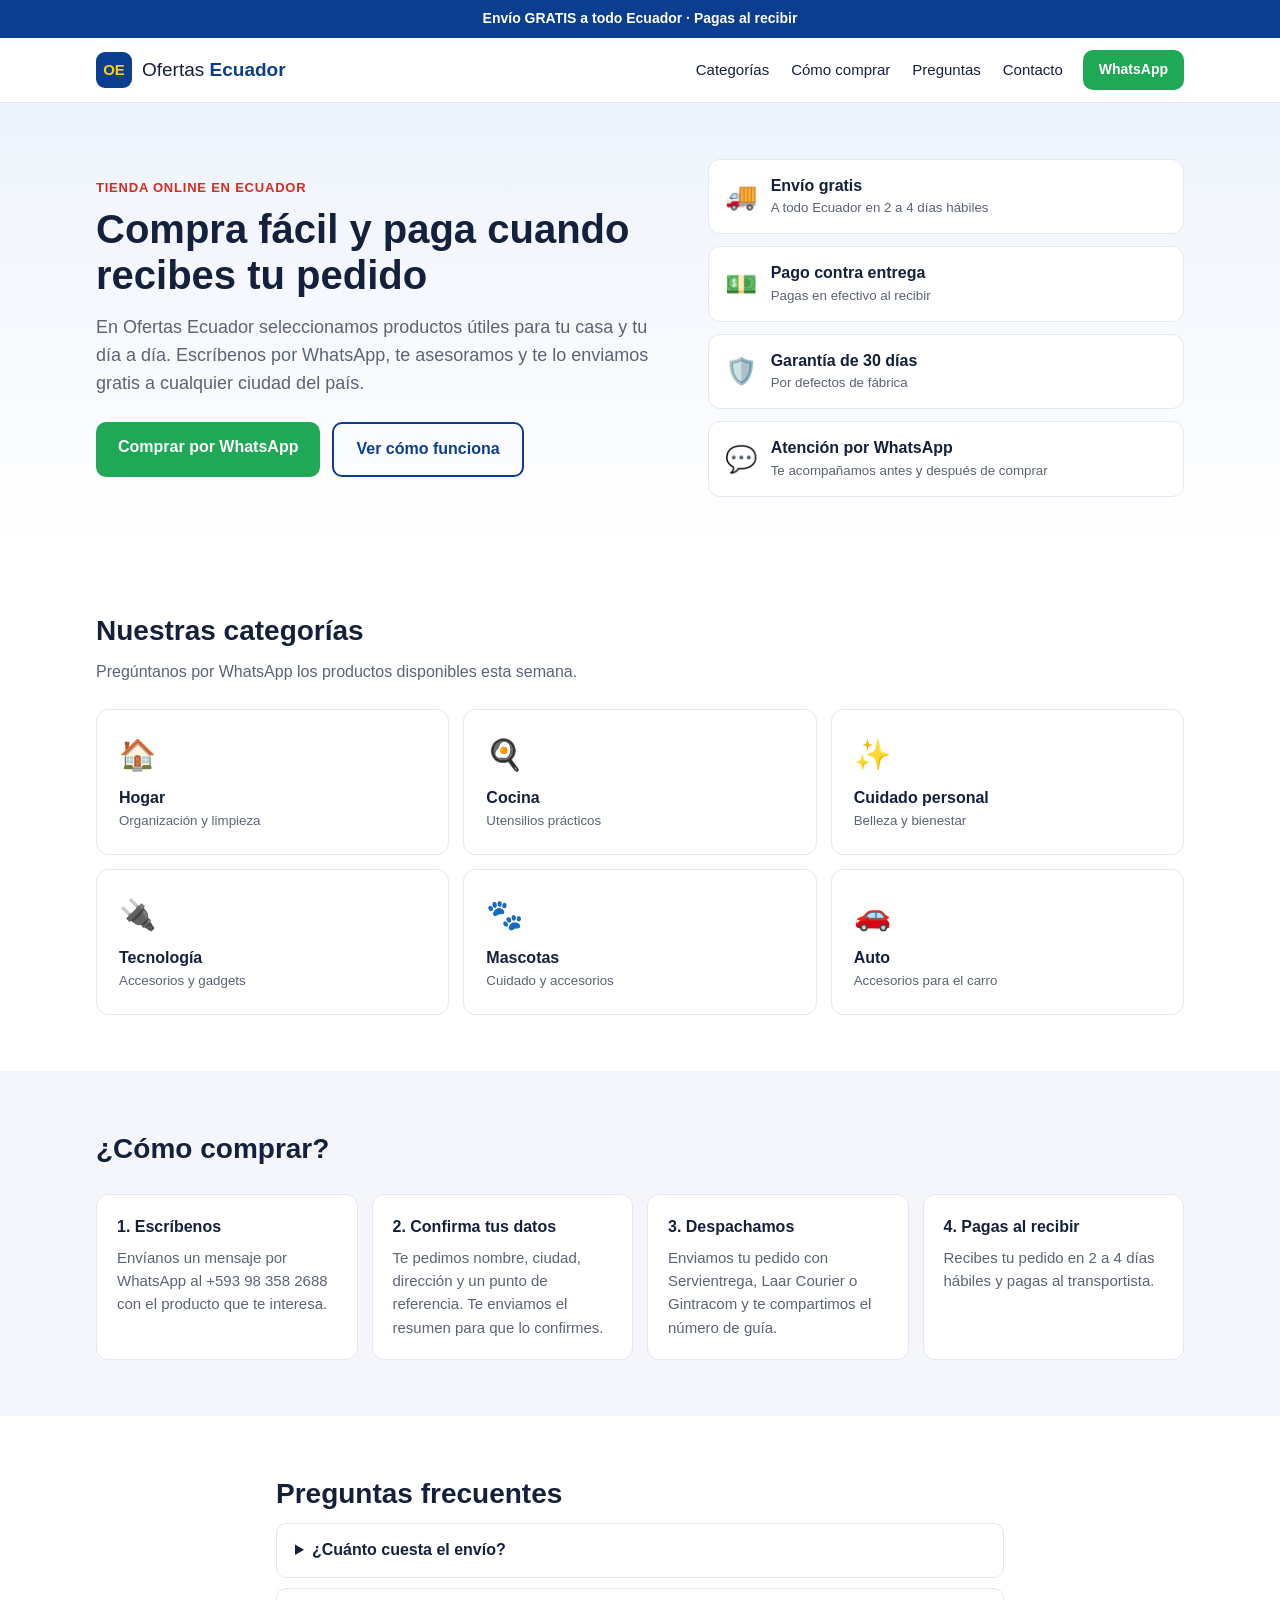
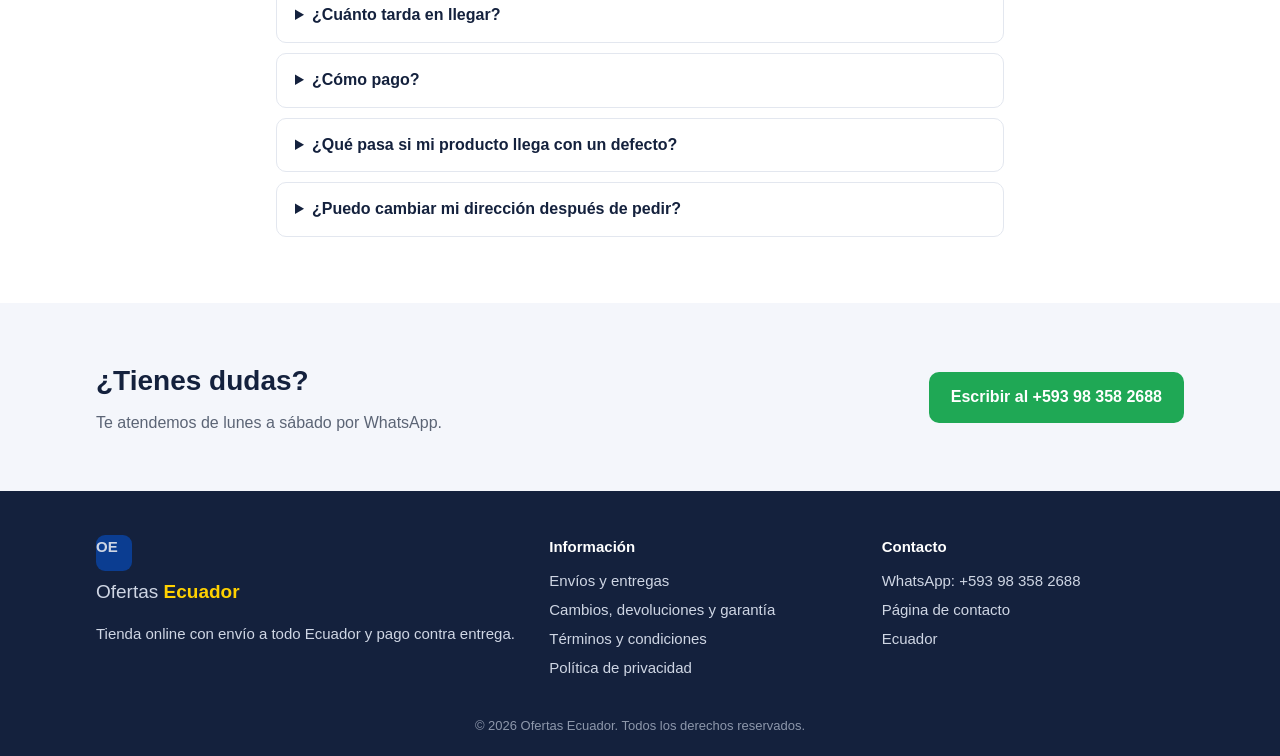
==== index.html @ 6cd099b9 "Sitio Ofertas Ecuador con verificación de dominio de Meta Co-Authored-By: Claude Opus 5.5 <noreply@a" ====
<!DOCTYPE html>
<html lang="es-EC">
<head>
<meta charset="utf-8">
<meta name="viewport" content="width=device-width, initial-scale=1">
<meta name="facebook-domain-verification" content="g6vfticiif0der3hz5231vrbm8hq7d" />
<title>Ofertas Ecuador | Tienda online con pago contra entrega</title>
<meta name="description" content="Ofertas Ecuador: productos para el hogar, cocina, cuidado personal y tecnología con envío gratis a todo Ecuador y pago contra entrega.">
<link rel="icon" href="data:image/svg+xml,%3Csvg xmlns='http://www.w3.org/2000/svg' viewBox='0 0 64 64'%3E%3Crect width='64' height='64' rx='14' fill='%230b3d91'/%3E%3Ctext x='32' y='43' font-size='30' font-family='Arial' font-weight='700' fill='%23ffd100' text-anchor='middle'%3EOE%3C/text%3E%3C/svg%3E">
<link rel="stylesheet" href="styles.css">
</head>
<body>
<div class="topbar">Envío GRATIS a todo Ecuador · Pagas al recibir</div>
<header class="header">
  <div class="wrap header-in">
    <a href="/" class="logo"><span class="logo-mark">OE</span><span>Ofertas <b>Ecuador</b></span></a>
    <nav class="nav">
      <a href="#categorias">Categorías</a>
      <a href="#como-comprar">Cómo comprar</a>
      <a href="#preguntas">Preguntas</a>
      <a href="contacto.html">Contacto</a>
    </nav>
    <a class="btn btn-wa sm" href="https://wa.me/593983582688?text=Hola%2C%20quiero%20informaci%C3%B3n%20de%20sus%20productos" target="_blank" rel="noopener">WhatsApp</a>
  </div>
</header>

<main>
<section class="hero">
  <div class="wrap hero-in">
    <div>
      <p class="eyebrow">Tienda online en Ecuador</p>
      <h1>Compra fácil y paga cuando recibes tu pedido</h1>
      <p class="lead">En Ofertas Ecuador seleccionamos productos útiles para tu casa y tu día a día. Escríbenos por WhatsApp, te asesoramos y te lo enviamos gratis a cualquier ciudad del país.</p>
      <div class="cta">
        <a class="btn btn-wa" href="https://wa.me/593983582688?text=Hola%2C%20quiero%20hacer%20un%20pedido" target="_blank" rel="noopener">Comprar por WhatsApp</a>
        <a class="btn btn-ghost" href="#como-comprar">Ver cómo funciona</a>
      </div>
    </div>
    <ul class="trust">
      <li><span class="ic">🚚</span><div><b>Envío gratis</b><small>A todo Ecuador en 2 a 4 días hábiles</small></div></li>
      <li><span class="ic">💵</span><div><b>Pago contra entrega</b><small>Pagas en efectivo al recibir</small></div></li>
      <li><span class="ic">🛡️</span><div><b>Garantía de 30 días</b><small>Por defectos de fábrica</small></div></li>
      <li><span class="ic">💬</span><div><b>Atención por WhatsApp</b><small>Te acompañamos antes y después de comprar</small></div></li>
    </ul>
  </div>
</section>

<section id="categorias" class="section">
  <div class="wrap">
    <h2>Nuestras categorías</h2>
    <p class="sub">Pregúntanos por WhatsApp los productos disponibles esta semana.</p>
    <div class="grid cats">
      <a class="cat" href="https://wa.me/593983582688?text=Hola%2C%20quiero%20ver%20productos%20de%20hogar" target="_blank" rel="noopener"><span>🏠</span><b>Hogar</b><small>Organización y limpieza</small></a>
      <a class="cat" href="https://wa.me/593983582688?text=Hola%2C%20quiero%20ver%20productos%20de%20cocina" target="_blank" rel="noopener"><span>🍳</span><b>Cocina</b><small>Utensilios prácticos</small></a>
      <a class="cat" href="https://wa.me/593983582688?text=Hola%2C%20quiero%20ver%20productos%20de%20cuidado%20personal" target="_blank" rel="noopener"><span>✨</span><b>Cuidado personal</b><small>Belleza y bienestar</small></a>
      <a class="cat" href="https://wa.me/593983582688?text=Hola%2C%20quiero%20ver%20productos%20de%20tecnolog%C3%ADa" target="_blank" rel="noopener"><span>🔌</span><b>Tecnología</b><small>Accesorios y gadgets</small></a>
      <a class="cat" href="https://wa.me/593983582688?text=Hola%2C%20quiero%20ver%20productos%20para%20mascotas" target="_blank" rel="noopener"><span>🐾</span><b>Mascotas</b><small>Cuidado y accesorios</small></a>
      <a class="cat" href="https://wa.me/593983582688?text=Hola%2C%20quiero%20ver%20productos%20para%20el%20auto" target="_blank" rel="noopener"><span>🚗</span><b>Auto</b><small>Accesorios para el carro</small></a>
    </div>
  </div>
</section>

<section id="como-comprar" class="section alt">
  <div class="wrap">
    <h2>¿Cómo comprar?</h2>
    <ol class="steps">
      <li><b>1. Escríbenos</b><p>Envíanos un mensaje por WhatsApp al +593 98 358 2688 con el producto que te interesa.</p></li>
      <li><b>2. Confirma tus datos</b><p>Te pedimos nombre, ciudad, dirección y un punto de referencia. Te enviamos el resumen para que lo confirmes.</p></li>
      <li><b>3. Despachamos</b><p>Enviamos tu pedido con Servientrega, Laar Courier o Gintracom y te compartimos el número de guía.</p></li>
      <li><b>4. Pagas al recibir</b><p>Recibes tu pedido en 2 a 4 días hábiles y pagas al transportista.</p></li>
    </ol>
  </div>
</section>

<section id="preguntas" class="section">
  <div class="wrap narrow">
    <h2>Preguntas frecuentes</h2>
    <details><summary>¿Cuánto cuesta el envío?</summary><p>El envío es gratis a todas las ciudades de Ecuador con cobertura de nuestras transportadoras.</p></details>
    <details><summary>¿Cuánto tarda en llegar?</summary><p>Entre 2 y 4 días hábiles desde la confirmación del pedido. Entregamos de lunes a viernes de 9:00 a 18:00 y sábados de 9:00 a 14:00.</p></details>
    <details><summary>¿Cómo pago?</summary><p>Pagas en efectivo al recibir tu pedido. No necesitas tarjeta ni pagar por adelantado.</p></details>
    <details><summary>¿Qué pasa si mi producto llega con un defecto?</summary><p>Tienes 30 días de garantía por defectos de fábrica. Escríbenos por WhatsApp con una foto o video y lo solucionamos. Lee nuestra <a href="devoluciones.html">política de cambios y devoluciones</a>.</p></details>
    <details><summary>¿Puedo cambiar mi dirección después de pedir?</summary><p>Sí, mientras el pedido no haya sido despachado. Escríbenos por WhatsApp y la actualizamos.</p></details>
  </div>
</section>

<section class="section alt">
  <div class="wrap contact-band">
    <div>
      <h2>¿Tienes dudas?</h2>
      <p>Te atendemos de lunes a sábado por WhatsApp.</p>
    </div>
    <a class="btn btn-wa" href="https://wa.me/593983582688" target="_blank" rel="noopener">Escribir al +593 98 358 2688</a>
  </div>
</section>
</main>

<footer class="footer">
  <div class="wrap foot-in">
    <div>
      <a href="/" class="logo light"><span class="logo-mark">OE</span><span>Ofertas <b>Ecuador</b></span></a>
      <p>Tienda online con envío a todo Ecuador y pago contra entrega.</p>
    </div>
    <div>
      <h4>Información</h4>
      <a href="envios.html">Envíos y entregas</a>
      <a href="devoluciones.html">Cambios, devoluciones y garantía</a>
      <a href="terminos.html">Términos y condiciones</a>
      <a href="privacidad.html">Política de privacidad</a>
    </div>
    <div>
      <h4>Contacto</h4>
      <a href="https://wa.me/593983582688" target="_blank" rel="noopener">WhatsApp: +593 98 358 2688</a>
      <a href="contacto.html">Página de contacto</a>
      <span>Ecuador</span>
    </div>
  </div>
  <p class="copy">© 2026 Ofertas Ecuador. Todos los derechos reservados.</p>
</footer>
</body>
</html>
---- styles.css ----
:root{--blue:#0b3d91;--blue2:#123f86;--yellow:#ffd100;--red:#d52b1e;--ink:#14213d;--muted:#5b6475;--bg:#ffffff;--soft:#f4f6fb;--line:#e3e7ef;--wa:#1fa855}
*{box-sizing:border-box}
html{scroll-behavior:smooth}
body{margin:0;font-family:-apple-system,BlinkMacSystemFont,"Segoe UI",Roboto,Helvetica,Arial,sans-serif;color:var(--ink);background:var(--bg);line-height:1.55}
a{color:var(--blue)}
.wrap{max-width:1120px;margin:0 auto;padding:0 16px}
.narrow{max-width:760px}
.topbar{background:var(--blue);color:#fff;text-align:center;font-size:14px;padding:8px 16px;font-weight:600}
.header{border-bottom:1px solid var(--line);background:#fff;position:sticky;top:0;z-index:10}
.header-in{display:flex;align-items:center;gap:20px;height:64px}
.logo{display:flex;align-items:center;gap:10px;text-decoration:none;color:var(--ink);font-size:19px}
.logo b{color:var(--blue)}
.logo-mark{display:inline-grid;place-items:center;width:36px;height:36px;border-radius:9px;background:var(--blue);color:var(--yellow);font-weight:800;font-size:15px}
.logo.light{color:#fff}.logo.light b{color:var(--yellow)}
.nav{display:flex;gap:22px;margin-left:auto}
.nav a{text-decoration:none;color:var(--ink);font-weight:500;font-size:15px}
.nav a:hover{color:var(--blue)}
.btn{display:inline-block;padding:13px 22px;border-radius:10px;font-weight:700;text-decoration:none;font-size:16px;text-align:center}
.btn.sm{padding:9px 16px;font-size:14px}
.btn-wa{background:var(--wa);color:#fff}.btn-wa:hover{filter:brightness(.95)}
.btn-ghost{border:2px solid var(--blue);color:var(--blue)}
.hero{background:linear-gradient(180deg,#eef3fc,#fff);padding:56px 0}
.hero-in{display:grid;grid-template-columns:1.2fr 1fr;gap:40px;align-items:center}
.eyebrow{color:var(--red);font-weight:700;text-transform:uppercase;letter-spacing:.06em;font-size:13px;margin:0 0 8px}
h1{font-size:40px;line-height:1.15;margin:0 0 16px}
h2{font-size:28px;margin:0 0 8px}
.lead{font-size:18px;color:var(--muted);margin:0 0 24px}
.cta{display:flex;gap:12px;flex-wrap:wrap}
.trust{list-style:none;margin:0;padding:0;display:grid;gap:12px}
.trust li{display:flex;gap:14px;align-items:center;background:#fff;border:1px solid var(--line);border-radius:12px;padding:14px 16px}
.trust .ic{font-size:26px}
.trust small,.cat small{display:block;color:var(--muted)}
.section{padding:56px 0}
.section.alt{background:var(--soft)}
.sub{color:var(--muted);margin:0 0 24px}
.grid.cats{display:grid;grid-template-columns:repeat(3,1fr);gap:14px}
.cat{display:block;background:#fff;border:1px solid var(--line);border-radius:12px;padding:22px;text-decoration:none;color:var(--ink);transition:border-color .15s}
.cat:hover{border-color:var(--blue)}
.cat span{font-size:30px;display:block;margin-bottom:8px}
.steps{list-style:none;padding:0;margin:24px 0 0;display:grid;grid-template-columns:repeat(4,1fr);gap:14px}
.steps li{background:#fff;border:1px solid var(--line);border-radius:12px;padding:20px}
.steps p{margin:6px 0 0;color:var(--muted);font-size:15px}
details{border:1px solid var(--line);border-radius:10px;padding:14px 18px;margin-bottom:10px;background:#fff}
summary{font-weight:600;cursor:pointer}
details p{color:var(--muted);margin:10px 0 0}
.contact-band{display:flex;justify-content:space-between;align-items:center;gap:20px;flex-wrap:wrap}
.contact-band p{margin:0;color:var(--muted)}
.footer{background:var(--ink);color:#cfd6e4;padding:44px 0 20px;font-size:15px}
.foot-in{display:grid;grid-template-columns:1.4fr 1fr 1fr;gap:30px}
.footer h4{color:#fff;margin:0 0 10px}
.footer a,.footer span{display:block;color:#cfd6e4;text-decoration:none;margin-bottom:6px}
.footer a:hover{color:#fff}
.copy{text-align:center;margin:30px 0 0;font-size:13px;color:#8d97ab}
.page{padding:44px 0 60px}
.page h1{font-size:32px}
.page h2{font-size:21px;margin-top:28px}
.page p,.page li{color:#3a4356}
.updated{color:var(--muted);font-size:14px}
@media (max-width:860px){
  .hero-in{grid-template-columns:1fr}
  h1{font-size:30px}
  .grid.cats{grid-template-columns:repeat(2,1fr)}
  .steps{grid-template-columns:1fr 1fr}
  .foot-in{grid-template-columns:1fr}
  .nav{display:none}
  .header-in .btn{margin-left:auto}
}
@media (max-width:480px){.steps{grid-template-columns:1fr}.grid.cats{grid-template-columns:1fr 1fr}}
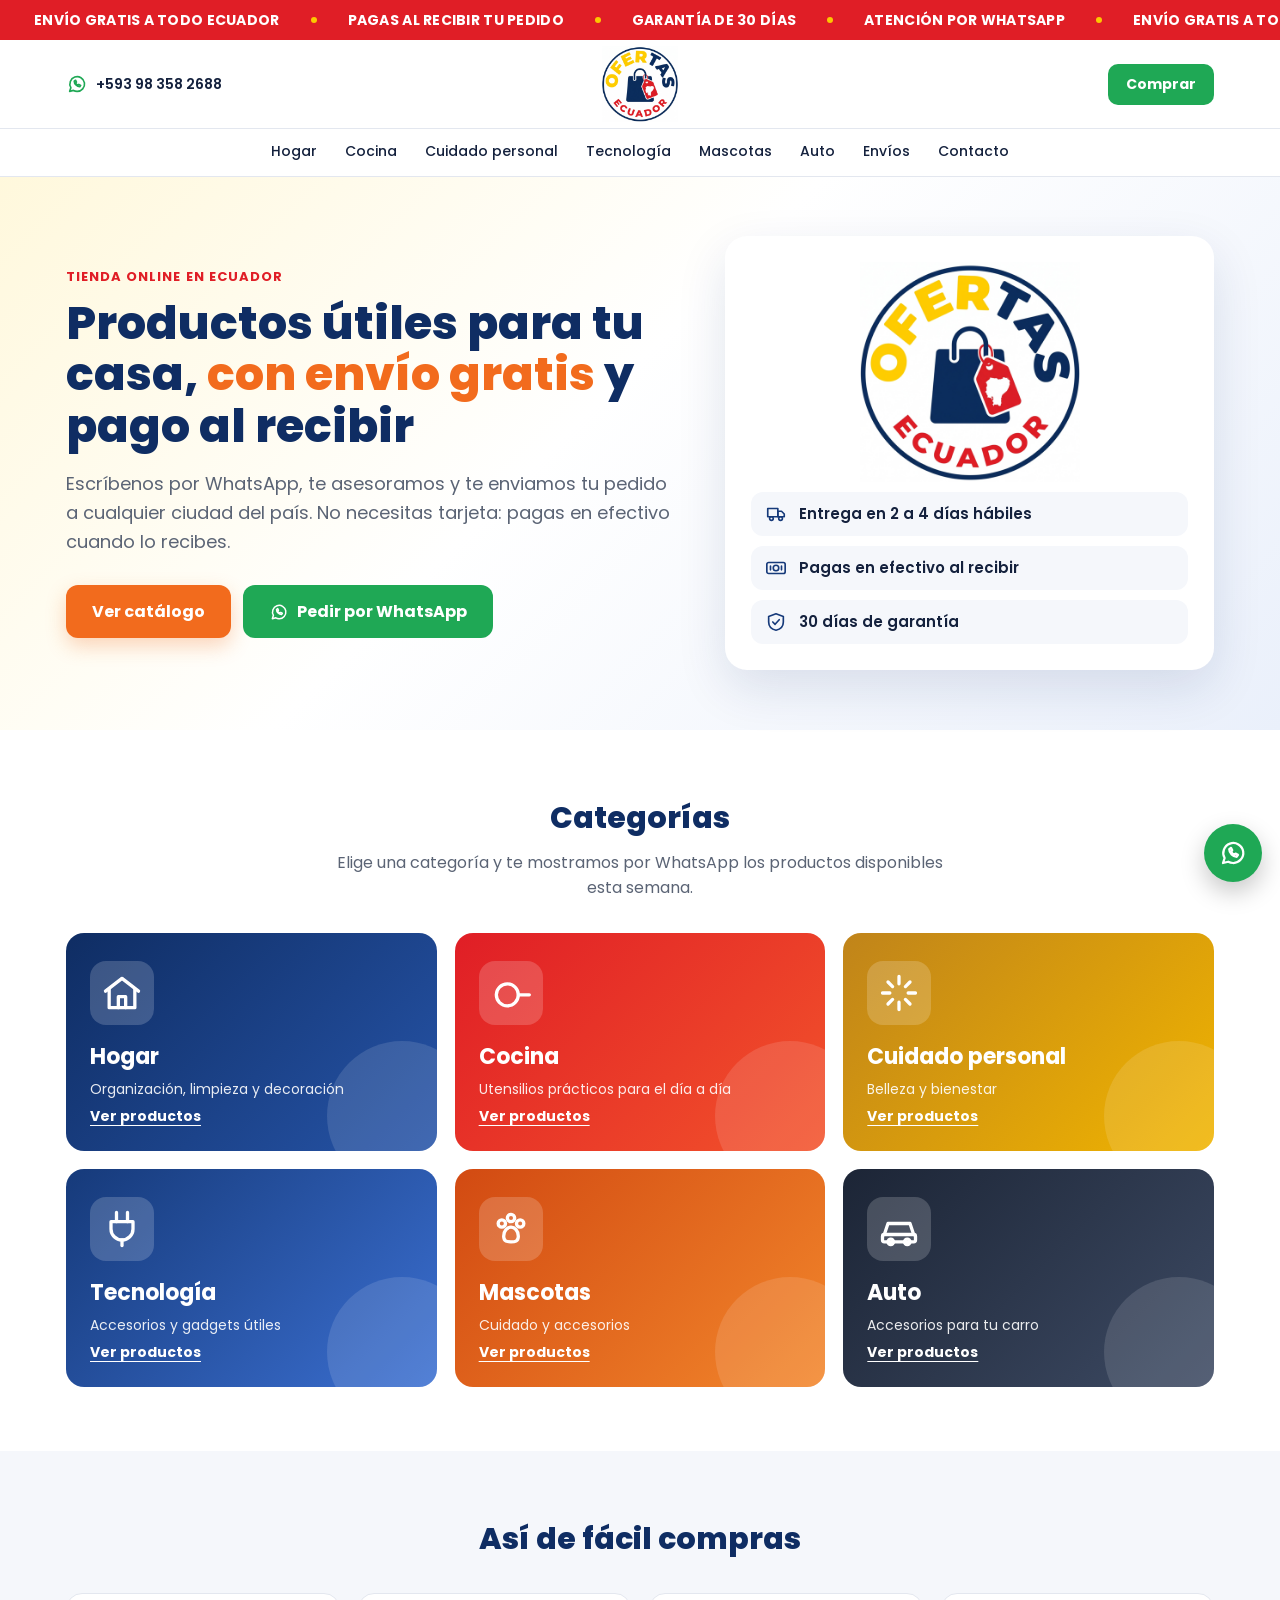
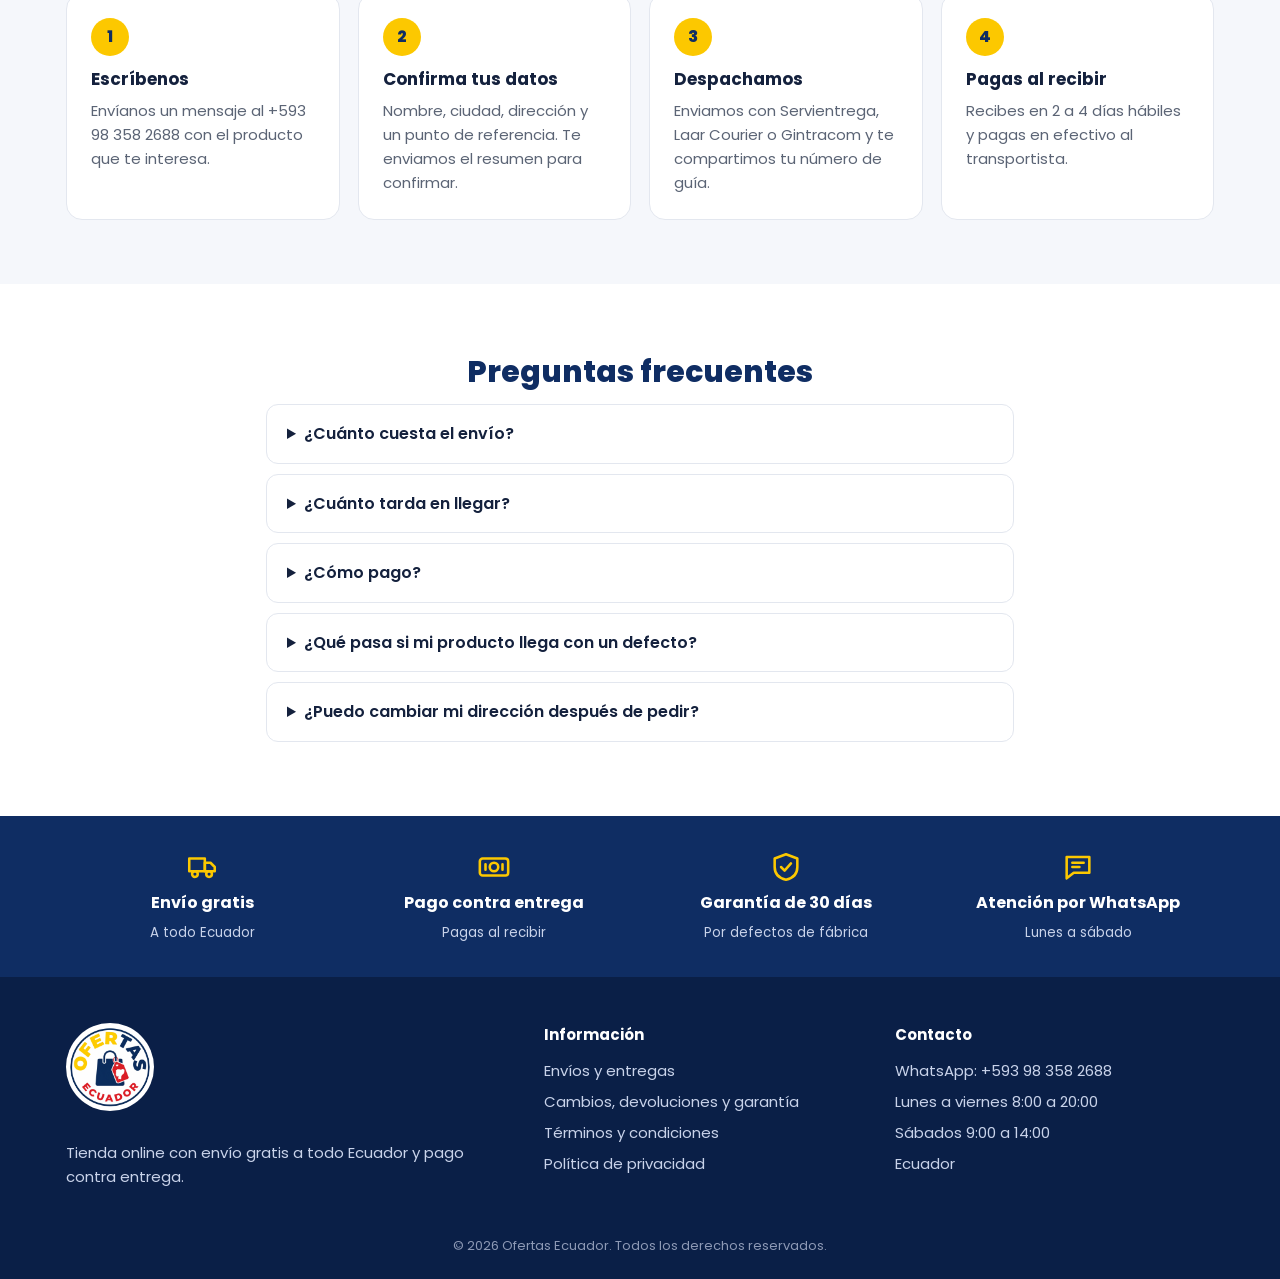
==== commit 2315640d: "Rediseño: logo propio, sin emojis, estructura de tiendas COD top de Ecuador Co-Authored-By: Claude O" ====
--- a/index.html
+++ b/index.html
@@ -4,117 +4,111 @@
 <meta charset="utf-8">
 <meta name="viewport" content="width=device-width, initial-scale=1">
 <meta name="facebook-domain-verification" content="g6vfticiif0der3hz5231vrbm8hq7d" />
-<title>Ofertas Ecuador | Tienda online con pago contra entrega</title>
-<meta name="description" content="Ofertas Ecuador: productos para el hogar, cocina, cuidado personal y tecnología con envío gratis a todo Ecuador y pago contra entrega.">
-<link rel="icon" href="data:image/svg+xml,%3Csvg xmlns='http://www.w3.org/2000/svg' viewBox='0 0 64 64'%3E%3Crect width='64' height='64' rx='14' fill='%230b3d91'/%3E%3Ctext x='32' y='43' font-size='30' font-family='Arial' font-weight='700' fill='%23ffd100' text-anchor='middle'%3EOE%3C/text%3E%3C/svg%3E">
-<link rel="stylesheet" href="styles.css">
+<title>Ofertas Ecuador | Envío gratis y pago contra entrega</title>
+<meta name="description" content="Ofertas Ecuador: productos para el hogar, cocina, cuidado personal, tecnología, mascotas y auto con envío gratis a todo Ecuador y pago contra entrega.">
+<link rel="icon" type="image/png" href="/favicon.png">
+<link rel="preconnect" href="https://fonts.googleapis.com"><link rel="preconnect" href="https://fonts.gstatic.com" crossorigin>
+<link href="https://fonts.googleapis.com/css2?family=Poppins:wght@400;500;600;700;800&display=swap" rel="stylesheet">
+<link rel="stylesheet" href="/styles.css">
 </head>
 <body>
-<div class="topbar">Envío GRATIS a todo Ecuador · Pagas al recibir</div>
+<div class="ticker" aria-label="Beneficios"><div class="ticker-track"><span>Envío gratis a todo Ecuador</span><span>Pagas al recibir tu pedido</span><span>Garantía de 30 días</span><span>Atención por WhatsApp</span><span>Envío gratis a todo Ecuador</span><span>Pagas al recibir tu pedido</span><span>Garantía de 30 días</span><span>Atención por WhatsApp</span><span>Envío gratis a todo Ecuador</span><span>Pagas al recibir tu pedido</span><span>Garantía de 30 días</span><span>Atención por WhatsApp</span><span>Envío gratis a todo Ecuador</span><span>Pagas al recibir tu pedido</span><span>Garantía de 30 días</span><span>Atención por WhatsApp</span></div></div>
 <header class="header">
   <div class="wrap header-in">
-    <a href="/" class="logo"><span class="logo-mark">OE</span><span>Ofertas <b>Ecuador</b></span></a>
-    <nav class="nav">
-      <a href="#categorias">Categorías</a>
-      <a href="#como-comprar">Cómo comprar</a>
-      <a href="#preguntas">Preguntas</a>
-      <a href="contacto.html">Contacto</a>
-    </nav>
-    <a class="btn btn-wa sm" href="https://wa.me/593983582688?text=Hola%2C%20quiero%20informaci%C3%B3n%20de%20sus%20productos" target="_blank" rel="noopener">WhatsApp</a>
+    <a class="hdr-wa" href="https://wa.me/593983582688" target="_blank" rel="noopener"><svg class="ico" width="22" height="22" viewBox="0 0 24 24" fill="none" stroke="currentColor" stroke-width="1.8" stroke-linecap="round" stroke-linejoin="round" aria-hidden="true"><path d="M4 20l1.3-4A8 8 0 1112 20a8 8 0 01-3.8-1z"/><path d="M9 9c0 3 3 6 6 6l1-1.5-2-1-1 .8c-1-.5-2-1.5-2.4-2.4l.8-1-1-2z"/></svg><span>+593 98 358 2688</span></a>
+    <a href="/" class="logo" aria-label="Ofertas Ecuador, inicio"><img src="/logo.png" alt="Ofertas Ecuador" width="76" height="76"></a>
+    <a class="btn btn-wa sm" href="https://wa.me/593983582688?text=Hola,%20quiero%20hacer%20un%20pedido" target="_blank" rel="noopener">Comprar</a>
   </div>
+  <nav class="catnav"><div class="wrap"><a href="/#categorias">Hogar</a><a href="/#categorias">Cocina</a><a href="/#categorias">Cuidado personal</a><a href="/#categorias">Tecnología</a><a href="/#categorias">Mascotas</a><a href="/#categorias">Auto</a><a href="/envios.html">Envíos</a><a href="/contacto.html">Contacto</a></div></nav>
 </header>
 
 <main>
 <section class="hero">
   <div class="wrap hero-in">
-    <div>
+    <div class="hero-copy">
       <p class="eyebrow">Tienda online en Ecuador</p>
-      <h1>Compra fácil y paga cuando recibes tu pedido</h1>
-      <p class="lead">En Ofertas Ecuador seleccionamos productos útiles para tu casa y tu día a día. Escríbenos por WhatsApp, te asesoramos y te lo enviamos gratis a cualquier ciudad del país.</p>
+      <h1>Productos útiles para tu casa, <span>con envío gratis</span> y pago al recibir</h1>
+      <p class="lead">Escríbenos por WhatsApp, te asesoramos y te enviamos tu pedido a cualquier ciudad del país. No necesitas tarjeta: pagas en efectivo cuando lo recibes.</p>
       <div class="cta">
-        <a class="btn btn-wa" href="https://wa.me/593983582688?text=Hola%2C%20quiero%20hacer%20un%20pedido" target="_blank" rel="noopener">Comprar por WhatsApp</a>
-        <a class="btn btn-ghost" href="#como-comprar">Ver cómo funciona</a>
+        <a class="btn btn-main" href="#categorias">Ver catálogo</a>
+        <a class="btn btn-wa" href="https://wa.me/593983582688?text=Hola,%20quiero%20hacer%20un%20pedido" target="_blank" rel="noopener"><svg class="ico" width="20" height="20" viewBox="0 0 24 24" fill="none" stroke="currentColor" stroke-width="1.8" stroke-linecap="round" stroke-linejoin="round" aria-hidden="true"><path d="M4 20l1.3-4A8 8 0 1112 20a8 8 0 01-3.8-1z"/><path d="M9 9c0 3 3 6 6 6l1-1.5-2-1-1 .8c-1-.5-2-1.5-2.4-2.4l.8-1-1-2z"/></svg> Pedir por WhatsApp</a>
       </div>
     </div>
-    <ul class="trust">
-      <li><span class="ic">🚚</span><div><b>Envío gratis</b><small>A todo Ecuador en 2 a 4 días hábiles</small></div></li>
-      <li><span class="ic">💵</span><div><b>Pago contra entrega</b><small>Pagas en efectivo al recibir</small></div></li>
-      <li><span class="ic">🛡️</span><div><b>Garantía de 30 días</b><small>Por defectos de fábrica</small></div></li>
-      <li><span class="ic">💬</span><div><b>Atención por WhatsApp</b><small>Te acompañamos antes y después de comprar</small></div></li>
-    </ul>
+    <div class="hero-card">
+      <img src="/logo.png" alt="Ofertas Ecuador" width="300" height="300">
+      <ul>
+        <li><svg class="ico" width="22" height="22" viewBox="0 0 24 24" fill="none" stroke="currentColor" stroke-width="1.8" stroke-linecap="round" stroke-linejoin="round" aria-hidden="true"><path d="M3 6h11v9H3z"/><path d="M14 9h4l3 3v3h-7z"/><circle cx="7" cy="17" r="2"/><circle cx="17" cy="17" r="2"/></svg> Entrega en 2 a 4 días hábiles</li>
+        <li><svg class="ico" width="22" height="22" viewBox="0 0 24 24" fill="none" stroke="currentColor" stroke-width="1.8" stroke-linecap="round" stroke-linejoin="round" aria-hidden="true"><rect x="2" y="6" width="20" height="12" rx="2"/><circle cx="12" cy="12" r="3"/><path d="M6 10v4M18 10v4"/></svg> Pagas en efectivo al recibir</li>
+        <li><svg class="ico" width="22" height="22" viewBox="0 0 24 24" fill="none" stroke="currentColor" stroke-width="1.8" stroke-linecap="round" stroke-linejoin="round" aria-hidden="true"><path d="M12 3l8 3v6c0 5-3.5 8-8 9-4.5-1-8-4-8-9V6z"/><path d="M8.5 12l2.5 2.5 4.5-5"/></svg> 30 días de garantía</li>
+      </ul>
+    </div>
   </div>
 </section>
 
 <section id="categorias" class="section">
   <div class="wrap">
-    <h2>Nuestras categorías</h2>
-    <p class="sub">Pregúntanos por WhatsApp los productos disponibles esta semana.</p>
-    <div class="grid cats">
-      <a class="cat" href="https://wa.me/593983582688?text=Hola%2C%20quiero%20ver%20productos%20de%20hogar" target="_blank" rel="noopener"><span>🏠</span><b>Hogar</b><small>Organización y limpieza</small></a>
-      <a class="cat" href="https://wa.me/593983582688?text=Hola%2C%20quiero%20ver%20productos%20de%20cocina" target="_blank" rel="noopener"><span>🍳</span><b>Cocina</b><small>Utensilios prácticos</small></a>
-      <a class="cat" href="https://wa.me/593983582688?text=Hola%2C%20quiero%20ver%20productos%20de%20cuidado%20personal" target="_blank" rel="noopener"><span>✨</span><b>Cuidado personal</b><small>Belleza y bienestar</small></a>
-      <a class="cat" href="https://wa.me/593983582688?text=Hola%2C%20quiero%20ver%20productos%20de%20tecnolog%C3%ADa" target="_blank" rel="noopener"><span>🔌</span><b>Tecnología</b><small>Accesorios y gadgets</small></a>
-      <a class="cat" href="https://wa.me/593983582688?text=Hola%2C%20quiero%20ver%20productos%20para%20mascotas" target="_blank" rel="noopener"><span>🐾</span><b>Mascotas</b><small>Cuidado y accesorios</small></a>
-      <a class="cat" href="https://wa.me/593983582688?text=Hola%2C%20quiero%20ver%20productos%20para%20el%20auto" target="_blank" rel="noopener"><span>🚗</span><b>Auto</b><small>Accesorios para el carro</small></a>
+    <h2 class="center">Categorías</h2>
+    <p class="sub center">Elige una categoría y te mostramos por WhatsApp los productos disponibles esta semana.</p>
+    <div class="cats">
+      <a class="cat c0" href="https://wa.me/593983582688?text=Hola,%20quiero%20ver%20productos%20de%20hogar" target="_blank" rel="noopener"><div class="cat-ic"><svg class="ico" width="44" height="44" viewBox="0 0 24 24" fill="none" stroke="currentColor" stroke-width="1.8" stroke-linecap="round" stroke-linejoin="round" aria-hidden="true"><path d="M3 11l9-7 9 7"/><path d="M5 10v10h14V10"/><path d="M10 20v-6h4v6"/></svg></div><b>Hogar</b><small>Organización, limpieza y decoración</small><span class="cat-go">Ver productos</span></a><a class="cat c1" href="https://wa.me/593983582688?text=Hola,%20quiero%20ver%20productos%20de%20cocina" target="_blank" rel="noopener"><div class="cat-ic"><svg class="ico" width="44" height="44" viewBox="0 0 24 24" fill="none" stroke="currentColor" stroke-width="1.8" stroke-linecap="round" stroke-linejoin="round" aria-hidden="true"><circle cx="10" cy="13" r="6"/><path d="M16 13h6"/></svg></div><b>Cocina</b><small>Utensilios prácticos para el día a día</small><span class="cat-go">Ver productos</span></a><a class="cat c2" href="https://wa.me/593983582688?text=Hola,%20quiero%20ver%20productos%20de%20cuidado%20personal" target="_blank" rel="noopener"><div class="cat-ic"><svg class="ico" width="44" height="44" viewBox="0 0 24 24" fill="none" stroke="currentColor" stroke-width="1.8" stroke-linecap="round" stroke-linejoin="round" aria-hidden="true"><path d="M12 3v4M12 17v4M3 12h4M17 12h4M6 6l2.5 2.5M15.5 15.5L18 18M6 18l2.5-2.5M15.5 8.5L18 6"/></svg></div><b>Cuidado personal</b><small>Belleza y bienestar</small><span class="cat-go">Ver productos</span></a><a class="cat c3" href="https://wa.me/593983582688?text=Hola,%20quiero%20ver%20productos%20de%20tecnología" target="_blank" rel="noopener"><div class="cat-ic"><svg class="ico" width="44" height="44" viewBox="0 0 24 24" fill="none" stroke="currentColor" stroke-width="1.8" stroke-linecap="round" stroke-linejoin="round" aria-hidden="true"><path d="M9 3v5M15 3v5"/><path d="M6 8h12v4a6 6 0 01-12 0z"/><path d="M12 18v3"/></svg></div><b>Tecnología</b><small>Accesorios y gadgets útiles</small><span class="cat-go">Ver productos</span></a><a class="cat c4" href="https://wa.me/593983582688?text=Hola,%20quiero%20ver%20productos%20de%20mascotas" target="_blank" rel="noopener"><div class="cat-ic"><svg class="ico" width="44" height="44" viewBox="0 0 24 24" fill="none" stroke="currentColor" stroke-width="1.8" stroke-linecap="round" stroke-linejoin="round" aria-hidden="true"><circle cx="7" cy="9" r="2"/><circle cx="12" cy="6" r="2"/><circle cx="17" cy="9" r="2"/><path d="M8 16c0-3 2-5 4-5s4 2 4 5-2 3-4 3-4 0-4-3z"/></svg></div><b>Mascotas</b><small>Cuidado y accesorios</small><span class="cat-go">Ver productos</span></a><a class="cat c5" href="https://wa.me/593983582688?text=Hola,%20quiero%20ver%20productos%20de%20auto" target="_blank" rel="noopener"><div class="cat-ic"><svg class="ico" width="44" height="44" viewBox="0 0 24 24" fill="none" stroke="currentColor" stroke-width="1.8" stroke-linecap="round" stroke-linejoin="round" aria-hidden="true"><path d="M4 15l2-6h12l2 6"/><rect x="3" y="15" width="18" height="4" rx="1"/><circle cx="7.5" cy="19" r="1.5"/><circle cx="16.5" cy="19" r="1.5"/></svg></div><b>Auto</b><small>Accesorios para tu carro</small><span class="cat-go">Ver productos</span></a>
     </div>
   </div>
 </section>
 
-<section id="como-comprar" class="section alt">
+<section class="section alt">
   <div class="wrap">
-    <h2>¿Cómo comprar?</h2>
+    <h2 class="center">Así de fácil compras</h2>
     <ol class="steps">
-      <li><b>1. Escríbenos</b><p>Envíanos un mensaje por WhatsApp al +593 98 358 2688 con el producto que te interesa.</p></li>
-      <li><b>2. Confirma tus datos</b><p>Te pedimos nombre, ciudad, dirección y un punto de referencia. Te enviamos el resumen para que lo confirmes.</p></li>
-      <li><b>3. Despachamos</b><p>Enviamos tu pedido con Servientrega, Laar Courier o Gintracom y te compartimos el número de guía.</p></li>
-      <li><b>4. Pagas al recibir</b><p>Recibes tu pedido en 2 a 4 días hábiles y pagas al transportista.</p></li>
+      <li><span class="num">1</span><b>Escríbenos</b><p>Envíanos un mensaje al +593 98 358 2688 con el producto que te interesa.</p></li>
+      <li><span class="num">2</span><b>Confirma tus datos</b><p>Nombre, ciudad, dirección y un punto de referencia. Te enviamos el resumen para confirmar.</p></li>
+      <li><span class="num">3</span><b>Despachamos</b><p>Enviamos con Servientrega, Laar Courier o Gintracom y te compartimos tu número de guía.</p></li>
+      <li><span class="num">4</span><b>Pagas al recibir</b><p>Recibes en 2 a 4 días hábiles y pagas en efectivo al transportista.</p></li>
     </ol>
   </div>
 </section>
 
 <section id="preguntas" class="section">
   <div class="wrap narrow">
-    <h2>Preguntas frecuentes</h2>
+    <h2 class="center">Preguntas frecuentes</h2>
     <details><summary>¿Cuánto cuesta el envío?</summary><p>El envío es gratis a todas las ciudades de Ecuador con cobertura de nuestras transportadoras.</p></details>
-    <details><summary>¿Cuánto tarda en llegar?</summary><p>Entre 2 y 4 días hábiles desde la confirmación del pedido. Entregamos de lunes a viernes de 9:00 a 18:00 y sábados de 9:00 a 14:00.</p></details>
-    <details><summary>¿Cómo pago?</summary><p>Pagas en efectivo al recibir tu pedido. No necesitas tarjeta ni pagar por adelantado.</p></details>
-    <details><summary>¿Qué pasa si mi producto llega con un defecto?</summary><p>Tienes 30 días de garantía por defectos de fábrica. Escríbenos por WhatsApp con una foto o video y lo solucionamos. Lee nuestra <a href="devoluciones.html">política de cambios y devoluciones</a>.</p></details>
+    <details><summary>¿Cuánto tarda en llegar?</summary><p>Entre 2 y 4 días hábiles desde que confirmas tu pedido. Las entregas son de lunes a viernes de 9:00 a 18:00 y sábados de 9:00 a 14:00.</p></details>
+    <details><summary>¿Cómo pago?</summary><p>En efectivo al recibir tu pedido. No necesitas tarjeta ni pagar por adelantado.</p></details>
+    <details><summary>¿Qué pasa si mi producto llega con un defecto?</summary><p>Tienes 30 días de garantía por defectos de fábrica. Escríbenos con una foto o video y lo solucionamos. Revisa la <a href="/devoluciones.html">política de cambios y devoluciones</a>.</p></details>
     <details><summary>¿Puedo cambiar mi dirección después de pedir?</summary><p>Sí, mientras el pedido no haya sido despachado. Escríbenos por WhatsApp y la actualizamos.</p></details>
   </div>
 </section>
-
-<section class="section alt">
-  <div class="wrap contact-band">
-    <div>
-      <h2>¿Tienes dudas?</h2>
-      <p>Te atendemos de lunes a sábado por WhatsApp.</p>
-    </div>
-    <a class="btn btn-wa" href="https://wa.me/593983582688" target="_blank" rel="noopener">Escribir al +593 98 358 2688</a>
+</main>
+<section class="trustbar">
+  <div class="wrap trust-grid">
+    <div><svg class="ico" width="34" height="34" viewBox="0 0 24 24" fill="none" stroke="currentColor" stroke-width="1.8" stroke-linecap="round" stroke-linejoin="round" aria-hidden="true"><path d="M3 6h11v9H3z"/><path d="M14 9h4l3 3v3h-7z"/><circle cx="7" cy="17" r="2"/><circle cx="17" cy="17" r="2"/></svg><b>Envío gratis</b><small>A todo Ecuador</small></div>
+    <div><svg class="ico" width="34" height="34" viewBox="0 0 24 24" fill="none" stroke="currentColor" stroke-width="1.8" stroke-linecap="round" stroke-linejoin="round" aria-hidden="true"><rect x="2" y="6" width="20" height="12" rx="2"/><circle cx="12" cy="12" r="3"/><path d="M6 10v4M18 10v4"/></svg><b>Pago contra entrega</b><small>Pagas al recibir</small></div>
+    <div><svg class="ico" width="34" height="34" viewBox="0 0 24 24" fill="none" stroke="currentColor" stroke-width="1.8" stroke-linecap="round" stroke-linejoin="round" aria-hidden="true"><path d="M12 3l8 3v6c0 5-3.5 8-8 9-4.5-1-8-4-8-9V6z"/><path d="M8.5 12l2.5 2.5 4.5-5"/></svg><b>Garantía de 30 días</b><small>Por defectos de fábrica</small></div>
+    <div><svg class="ico" width="34" height="34" viewBox="0 0 24 24" fill="none" stroke="currentColor" stroke-width="1.8" stroke-linecap="round" stroke-linejoin="round" aria-hidden="true"><path d="M4 5h16v11H9l-5 4z"/><path d="M8 9h8M8 12h5"/></svg><b>Atención por WhatsApp</b><small>Lunes a sábado</small></div>
   </div>
 </section>
-</main>
-
 <footer class="footer">
   <div class="wrap foot-in">
     <div>
-      <a href="/" class="logo light"><span class="logo-mark">OE</span><span>Ofertas <b>Ecuador</b></span></a>
-      <p>Tienda online con envío a todo Ecuador y pago contra entrega.</p>
+      <img src="/logo.png" alt="Ofertas Ecuador" width="88" height="88" class="foot-logo">
+      <p>Tienda online con envío gratis a todo Ecuador y pago contra entrega.</p>
     </div>
     <div>
       <h4>Información</h4>
-      <a href="envios.html">Envíos y entregas</a>
-      <a href="devoluciones.html">Cambios, devoluciones y garantía</a>
-      <a href="terminos.html">Términos y condiciones</a>
-      <a href="privacidad.html">Política de privacidad</a>
+      <a href="/envios.html">Envíos y entregas</a>
+      <a href="/devoluciones.html">Cambios, devoluciones y garantía</a>
+      <a href="/terminos.html">Términos y condiciones</a>
+      <a href="/privacidad.html">Política de privacidad</a>
     </div>
     <div>
       <h4>Contacto</h4>
       <a href="https://wa.me/593983582688" target="_blank" rel="noopener">WhatsApp: +593 98 358 2688</a>
-      <a href="contacto.html">Página de contacto</a>
+      <span>Lunes a viernes 8:00 a 20:00</span>
+      <span>Sábados 9:00 a 14:00</span>
       <span>Ecuador</span>
     </div>
   </div>
   <p class="copy">© 2026 Ofertas Ecuador. Todos los derechos reservados.</p>
 </footer>
+<a class="float-wa" href="https://wa.me/593983582688?text=Hola,%20tengo%20una%20consulta" target="_blank" rel="noopener" aria-label="Escribir por WhatsApp"><svg class="ico" width="30" height="30" viewBox="0 0 24 24" fill="none" stroke="currentColor" stroke-width="1.8" stroke-linecap="round" stroke-linejoin="round" aria-hidden="true"><path d="M4 20l1.3-4A8 8 0 1112 20a8 8 0 01-3.8-1z"/><path d="M9 9c0 3 3 6 6 6l1-1.5-2-1-1 .8c-1-.5-2-1.5-2.4-2.4l.8-1-1-2z"/></svg></a>
 </body>
 </html>
--- a/styles.css
+++ b/styles.css
@@ -1,68 +1,133 @@
-:root{--blue:#0b3d91;--blue2:#123f86;--yellow:#ffd100;--red:#d52b1e;--ink:#14213d;--muted:#5b6475;--bg:#ffffff;--soft:#f4f6fb;--line:#e3e7ef;--wa:#1fa855}
+:root{--navy:#0f2d63;--navy2:#163a7a;--yellow:#fcc800;--red:#e01e26;--orange:#f26b1d;--ink:#14213d;--muted:#5b6475;--soft:#f5f7fb;--line:#e3e7ef;--wa:#1fa855}
 *{box-sizing:border-box}
 html{scroll-behavior:smooth}
-body{margin:0;font-family:-apple-system,BlinkMacSystemFont,"Segoe UI",Roboto,Helvetica,Arial,sans-serif;color:var(--ink);background:var(--bg);line-height:1.55}
-a{color:var(--blue)}
-.wrap{max-width:1120px;margin:0 auto;padding:0 16px}
-.narrow{max-width:760px}
-.topbar{background:var(--blue);color:#fff;text-align:center;font-size:14px;padding:8px 16px;font-weight:600}
-.header{border-bottom:1px solid var(--line);background:#fff;position:sticky;top:0;z-index:10}
-.header-in{display:flex;align-items:center;gap:20px;height:64px}
-.logo{display:flex;align-items:center;gap:10px;text-decoration:none;color:var(--ink);font-size:19px}
-.logo b{color:var(--blue)}
-.logo-mark{display:inline-grid;place-items:center;width:36px;height:36px;border-radius:9px;background:var(--blue);color:var(--yellow);font-weight:800;font-size:15px}
-.logo.light{color:#fff}.logo.light b{color:var(--yellow)}
-.nav{display:flex;gap:22px;margin-left:auto}
-.nav a{text-decoration:none;color:var(--ink);font-weight:500;font-size:15px}
-.nav a:hover{color:var(--blue)}
-.btn{display:inline-block;padding:13px 22px;border-radius:10px;font-weight:700;text-decoration:none;font-size:16px;text-align:center}
-.btn.sm{padding:9px 16px;font-size:14px}
-.btn-wa{background:var(--wa);color:#fff}.btn-wa:hover{filter:brightness(.95)}
-.btn-ghost{border:2px solid var(--blue);color:var(--blue)}
-.hero{background:linear-gradient(180deg,#eef3fc,#fff);padding:56px 0}
-.hero-in{display:grid;grid-template-columns:1.2fr 1fr;gap:40px;align-items:center}
-.eyebrow{color:var(--red);font-weight:700;text-transform:uppercase;letter-spacing:.06em;font-size:13px;margin:0 0 8px}
-h1{font-size:40px;line-height:1.15;margin:0 0 16px}
-h2{font-size:28px;margin:0 0 8px}
-.lead{font-size:18px;color:var(--muted);margin:0 0 24px}
+body{margin:0;font-family:Poppins,-apple-system,"Segoe UI",Roboto,Arial,sans-serif;color:var(--ink);background:#fff;line-height:1.6}
+a{color:var(--navy2)}
+img{max-width:100%;height:auto}
+.wrap{max-width:1180px;margin:0 auto;padding:0 16px}
+.narrow{max-width:780px}
+.center{text-align:center}
+.ico{flex:none}
+
+/* barra de anuncios */
+.ticker{background:var(--red);color:#fff;overflow:hidden;white-space:nowrap;font-weight:700;font-size:14px;letter-spacing:.02em;text-transform:uppercase}
+.ticker-track{display:inline-block;padding:9px 0;animation:tick 38s linear infinite}
+.ticker span{margin:0 34px;position:relative}
+.ticker span::after{content:"";position:absolute;right:-37px;top:50%;width:6px;height:6px;margin-top:-3px;border-radius:50%;background:var(--yellow)}
+@keyframes tick{from{transform:translateX(0)}to{transform:translateX(-50%)}}
+@media (prefers-reduced-motion:reduce){.ticker-track{animation:none}}
+
+/* cabecera */
+.header{background:#fff;position:sticky;top:0;z-index:20;box-shadow:0 1px 0 var(--line)}
+.header-in{display:grid;grid-template-columns:1fr auto 1fr;align-items:center;height:88px}
+.logo img{display:block;width:76px;height:76px}
+.hdr-wa{display:flex;align-items:center;gap:8px;text-decoration:none;color:var(--ink);font-weight:600;font-size:14px}
+.hdr-wa .ico{color:var(--wa)}
+.header-in .btn{justify-self:end}
+.catnav{border-top:1px solid var(--line);background:#fff}
+.catnav .wrap{display:flex;justify-content:center;gap:28px;overflow-x:auto;scrollbar-width:none}
+.catnav a{padding:11px 0;text-decoration:none;color:var(--ink);font-size:14px;font-weight:500;white-space:nowrap;border-bottom:2px solid transparent}
+.catnav a:hover{color:var(--red);border-color:var(--red)}
+
+/* botones */
+.btn{display:inline-flex;align-items:center;justify-content:center;gap:8px;padding:14px 26px;border-radius:12px;font-weight:700;text-decoration:none;font-size:16px;transition:transform .15s,filter .15s}
+.btn:hover{transform:translateY(-1px);filter:brightness(.96)}
+.btn.sm{padding:9px 18px;font-size:14px;border-radius:10px}
+.btn-main{background:var(--orange);color:#fff;box-shadow:0 8px 20px rgba(242,107,29,.28)}
+.btn-wa{background:var(--wa);color:#fff}
+
+/* portada */
+.hero{background:linear-gradient(135deg,#fff8dc 0%,#fff 45%,#eaf0fb 100%);padding:60px 0}
+.hero-in{display:grid;grid-template-columns:1.25fr 1fr;gap:48px;align-items:center}
+.eyebrow{color:var(--red);font-weight:700;text-transform:uppercase;letter-spacing:.08em;font-size:13px;margin:0 0 10px}
+h1{font-size:46px;line-height:1.12;margin:0 0 18px;font-weight:800;color:var(--navy)}
+h1 span{color:var(--orange)}
+h2{font-size:30px;margin:0 0 8px;color:var(--navy);font-weight:800}
+.lead{font-size:18px;color:var(--muted);margin:0 0 28px}
 .cta{display:flex;gap:12px;flex-wrap:wrap}
-.trust{list-style:none;margin:0;padding:0;display:grid;gap:12px}
-.trust li{display:flex;gap:14px;align-items:center;background:#fff;border:1px solid var(--line);border-radius:12px;padding:14px 16px}
-.trust .ic{font-size:26px}
-.trust small,.cat small{display:block;color:var(--muted)}
-.section{padding:56px 0}
+.hero-card{background:#fff;border-radius:22px;padding:26px;box-shadow:0 18px 50px rgba(15,45,99,.12);text-align:center}
+.hero-card img{width:220px;height:220px;margin:0 auto 10px;display:block}
+.hero-card ul{list-style:none;margin:0;padding:0;text-align:left;display:grid;gap:10px}
+.hero-card li{display:flex;align-items:center;gap:12px;font-weight:600;font-size:15px;padding:10px 14px;background:var(--soft);border-radius:12px}
+.hero-card .ico{color:var(--navy2)}
+
+/* secciones */
+.section{padding:64px 0}
 .section.alt{background:var(--soft)}
-.sub{color:var(--muted);margin:0 0 24px}
-.grid.cats{display:grid;grid-template-columns:repeat(3,1fr);gap:14px}
-.cat{display:block;background:#fff;border:1px solid var(--line);border-radius:12px;padding:22px;text-decoration:none;color:var(--ink);transition:border-color .15s}
-.cat:hover{border-color:var(--blue)}
-.cat span{font-size:30px;display:block;margin-bottom:8px}
-.steps{list-style:none;padding:0;margin:24px 0 0;display:grid;grid-template-columns:repeat(4,1fr);gap:14px}
-.steps li{background:#fff;border:1px solid var(--line);border-radius:12px;padding:20px}
+.sub{color:var(--muted);margin:0 auto 32px;max-width:620px}
+
+/* categorías */
+.cats{display:grid;grid-template-columns:repeat(3,1fr);gap:18px}
+.cat{position:relative;display:flex;flex-direction:column;gap:4px;border-radius:18px;padding:28px 24px 24px;text-decoration:none;color:#fff;min-height:210px;overflow:hidden;transition:transform .2s,box-shadow .2s}
+.cat:hover{transform:translateY(-3px);box-shadow:0 14px 30px rgba(15,45,99,.2)}
+.cat::after{content:"";position:absolute;right:-40px;bottom:-40px;width:150px;height:150px;border-radius:50%;background:rgba(255,255,255,.12)}
+.cat b{font-size:22px;margin-top:10px}
+.cat small{opacity:.9;font-size:14px}
+.cat-ic{width:64px;height:64px;border-radius:16px;background:rgba(255,255,255,.18);display:grid;place-items:center}
+.cat-go{margin-top:auto;font-weight:700;font-size:14px;text-decoration:underline;text-underline-offset:4px}
+.c0{background:linear-gradient(135deg,#0f2d63,#2654a8)}
+.c1{background:linear-gradient(135deg,#e01e26,#f2532b)}
+.c2{background:linear-gradient(135deg,#c0841a,#f0b400)}
+.c3{background:linear-gradient(135deg,#163a7a,#3b6fd1)}
+.c4{background:linear-gradient(135deg,#d24a12,#f2862b)}
+.c5{background:linear-gradient(135deg,#1c2536,#3d4a63)}
+
+/* pasos */
+.steps{list-style:none;padding:0;margin:30px 0 0;display:grid;grid-template-columns:repeat(4,1fr);gap:18px}
+.steps li{background:#fff;border:1px solid var(--line);border-radius:16px;padding:24px}
+.num{display:inline-grid;place-items:center;width:38px;height:38px;border-radius:50%;background:var(--yellow);color:var(--navy);font-weight:800;margin-bottom:10px}
+.steps b{display:block;font-size:17px}
 .steps p{margin:6px 0 0;color:var(--muted);font-size:15px}
-details{border:1px solid var(--line);border-radius:10px;padding:14px 18px;margin-bottom:10px;background:#fff}
+
+/* preguntas */
+details{border:1px solid var(--line);border-radius:12px;padding:16px 20px;margin-bottom:10px;background:#fff}
 summary{font-weight:600;cursor:pointer}
 details p{color:var(--muted);margin:10px 0 0}
-.contact-band{display:flex;justify-content:space-between;align-items:center;gap:20px;flex-wrap:wrap}
-.contact-band p{margin:0;color:var(--muted)}
-.footer{background:var(--ink);color:#cfd6e4;padding:44px 0 20px;font-size:15px}
-.foot-in{display:grid;grid-template-columns:1.4fr 1fr 1fr;gap:30px}
-.footer h4{color:#fff;margin:0 0 10px}
-.footer a,.footer span{display:block;color:#cfd6e4;text-decoration:none;margin-bottom:6px}
+
+/* franja de confianza */
+.trustbar{background:var(--navy);color:#fff;padding:34px 0}
+.trust-grid{display:grid;grid-template-columns:repeat(4,1fr);gap:20px;text-align:center}
+.trust-grid div{display:flex;flex-direction:column;align-items:center;gap:6px}
+.trust-grid .ico{color:var(--yellow)}
+.trust-grid small{color:#c9d3ea}
+
+/* pie */
+.footer{background:#0a1f47;color:#c9d3ea;padding:46px 0 22px;font-size:15px}
+.foot-in{display:grid;grid-template-columns:1.4fr 1fr 1fr;gap:32px}
+.foot-logo{background:#fff;border-radius:50%;padding:4px;margin-bottom:8px}
+.footer h4{color:#fff;margin:0 0 12px}
+.footer a,.footer span{display:block;color:#c9d3ea;text-decoration:none;margin-bottom:7px}
 .footer a:hover{color:#fff}
-.copy{text-align:center;margin:30px 0 0;font-size:13px;color:#8d97ab}
-.page{padding:44px 0 60px}
-.page h1{font-size:32px}
-.page h2{font-size:21px;margin-top:28px}
+.copy{text-align:center;margin:32px 0 0;font-size:13px;color:#8d99b5}
+
+/* botón flotante */
+.float-wa{position:fixed;right:18px;bottom:18px;width:58px;height:58px;border-radius:50%;background:var(--wa);color:#fff;display:grid;place-items:center;box-shadow:0 10px 24px rgba(0,0,0,.22);z-index:30}
+
+/* páginas internas */
+.page{padding:48px 0 64px}
+.page h1{font-size:34px}
+.page h2{font-size:21px;margin-top:30px}
 .page p,.page li{color:#3a4356}
 .updated{color:var(--muted);font-size:14px}
-@media (max-width:860px){
+
+@media (max-width:900px){
   .hero-in{grid-template-columns:1fr}
-  h1{font-size:30px}
-  .grid.cats{grid-template-columns:repeat(2,1fr)}
+  h1{font-size:32px}
+  .cats{grid-template-columns:repeat(2,1fr)}
   .steps{grid-template-columns:1fr 1fr}
+  .trust-grid{grid-template-columns:1fr 1fr}
   .foot-in{grid-template-columns:1fr}
-  .nav{display:none}
-  .header-in .btn{margin-left:auto}
+  .catnav .wrap{justify-content:flex-start}
+  .hdr-wa span{display:none}
+  .header-in{height:76px}
+  .logo img{width:62px;height:62px}
 }
-@media (max-width:480px){.steps{grid-template-columns:1fr}.grid.cats{grid-template-columns:1fr 1fr}}
+@media (max-width:520px){
+  .cats{grid-template-columns:1fr 1fr;gap:12px}
+  .cat{min-height:180px;padding:20px 16px}
+  .cat b{font-size:18px}
+  .steps{grid-template-columns:1fr}
+  .hero{padding:40px 0}
+  .btn{width:100%}
+  .header-in .btn{width:auto}
+}
